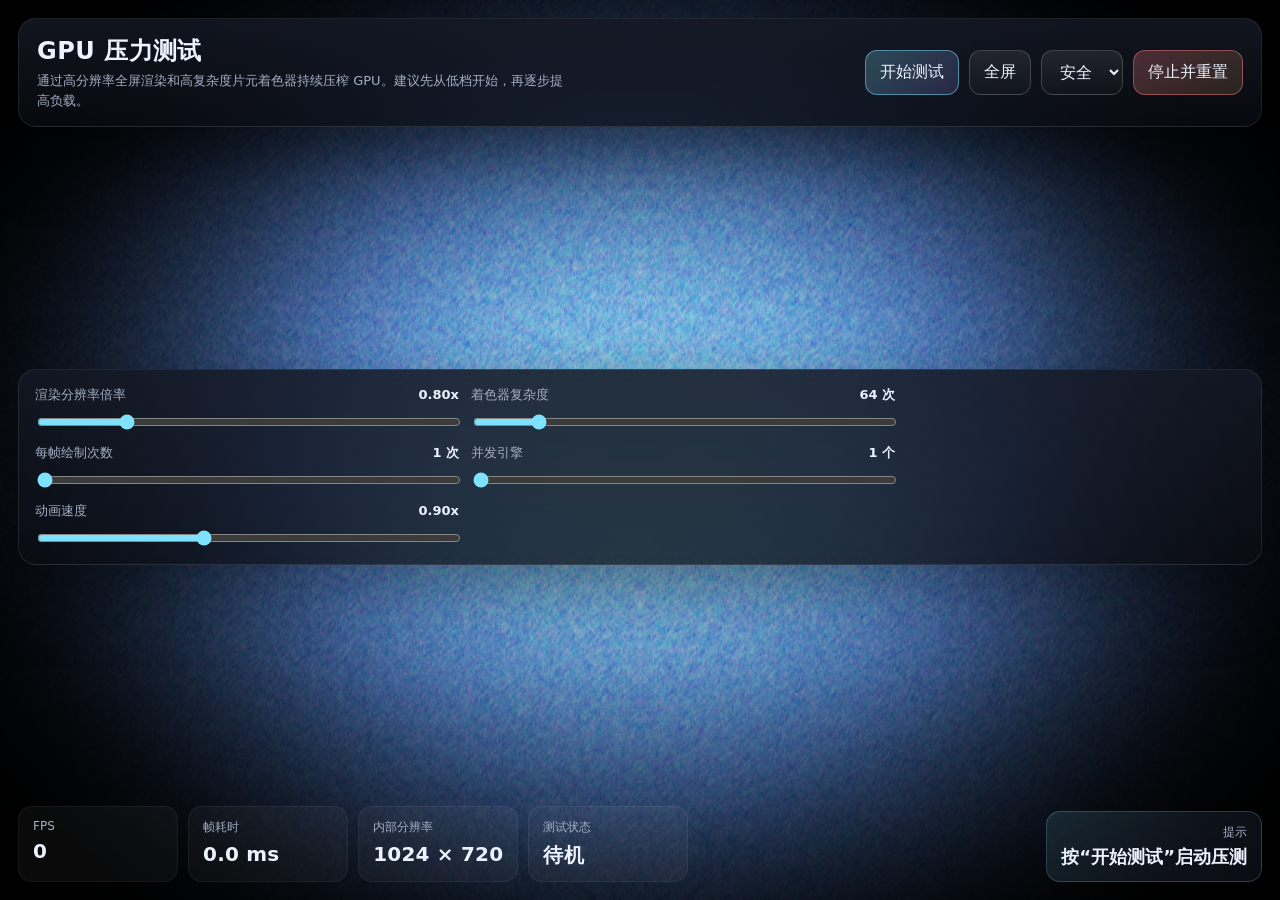
==== gpu-stress-test.html @ 17d9e6ea "Add files via upload" ====
<!doctype html>
<html lang="zh-CN">
<head>
  <meta charset="utf-8" />
  <meta name="viewport" content="width=device-width, initial-scale=1, viewport-fit=cover" />
  <title>GPU 压力测试</title>
  <style>
    :root {
      color-scheme: dark;
      --bg: #06070b;
      --panel: rgba(14, 18, 28, 0.82);
      --panel-strong: rgba(9, 12, 18, 0.94);
      --line: rgba(255, 255, 255, 0.09);
      --line-strong: rgba(255, 255, 255, 0.18);
      --text: #edf2ff;
      --muted: #a5afc4;
      --accent: #7ee2ff;
      --accent-2: #9b8cff;
      --good: #6ef3a5;
      --warn: #ffce73;
      --bad: #ff7f87;
      --shadow: 0 24px 72px rgba(0, 0, 0, 0.45);
    }

    * {
      box-sizing: border-box;
    }

    html, body {
      width: 100%;
      height: 100%;
      margin: 0;
      overflow: hidden;
      background:
        radial-gradient(1200px 800px at 20% 15%, rgba(126, 226, 255, 0.16), transparent 45%),
        radial-gradient(1000px 700px at 80% 20%, rgba(155, 140, 255, 0.14), transparent 40%),
        radial-gradient(1200px 900px at 50% 100%, rgba(110, 243, 165, 0.08), transparent 42%),
        linear-gradient(180deg, #05060a 0%, #090c13 45%, #05060a 100%);
      color: var(--text);
      font-family: "Segoe UI", "Microsoft YaHei UI", system-ui, sans-serif;
    }

    #app {
      position: relative;
      width: 100%;
      height: 100%;
    }

    canvas {
      display: block;
      width: 100%;
      height: 100%;
      image-rendering: auto;
      cursor: crosshair;
    }

    .overlay {
      position: absolute;
      inset: 0;
      pointer-events: none;
      display: flex;
      flex-direction: column;
      justify-content: space-between;
      padding: 18px;
      gap: 16px;
    }

    .topbar,
    .panel {
      pointer-events: auto;
      background: linear-gradient(180deg, rgba(20, 24, 35, 0.86), rgba(10, 12, 18, 0.76));
      border: 1px solid var(--line);
      box-shadow: var(--shadow);
      backdrop-filter: blur(18px);
      border-radius: 18px;
    }

    .topbar {
      padding: 16px 18px;
      display: flex;
      flex-wrap: wrap;
      align-items: center;
      justify-content: space-between;
      gap: 14px;
    }

    .brand {
      display: grid;
      gap: 4px;
    }

    .brand h1 {
      margin: 0;
      font-size: clamp(18px, 2vw, 24px);
      letter-spacing: 0.02em;
    }

    .brand p {
      margin: 0;
      color: var(--muted);
      font-size: 13px;
      line-height: 1.5;
      max-width: 64ch;
    }

    .actions {
      display: flex;
      flex-wrap: wrap;
      gap: 10px;
      align-items: center;
      justify-content: flex-end;
    }

    button,
    select,
    input[type="range"] {
      font: inherit;
    }

    button,
    select {
      border: 1px solid var(--line-strong);
      border-radius: 12px;
      background: linear-gradient(180deg, rgba(255, 255, 255, 0.08), rgba(255, 255, 255, 0.02));
      color: var(--text);
      padding: 11px 14px;
      min-height: 42px;
      outline: none;
    }

    button {
      cursor: pointer;
      transition: transform 140ms ease, border-color 140ms ease, background 140ms ease;
    }

    button:hover {
      transform: translateY(-1px);
      border-color: rgba(126, 226, 255, 0.45);
    }

    button.primary {
      background: linear-gradient(135deg, rgba(126, 226, 255, 0.25), rgba(155, 140, 255, 0.18));
      border-color: rgba(126, 226, 255, 0.5);
    }

    button.danger {
      background: linear-gradient(135deg, rgba(255, 127, 135, 0.26), rgba(255, 206, 115, 0.12));
      border-color: rgba(255, 127, 135, 0.45);
    }

    .grid {
      width: min(100%, 860px);
      display: grid;
      grid-template-columns: repeat(2, minmax(0, 1fr));
      gap: 12px;
    }

    .panel {
      padding: 16px;
    }

    .field {
      display: grid;
      gap: 8px;
    }

    .field label {
      display: flex;
      justify-content: space-between;
      align-items: baseline;
      gap: 10px;
      color: var(--muted);
      font-size: 13px;
    }

    .field strong {
      color: var(--text);
      font-weight: 600;
    }

    input[type="range"] {
      width: 100%;
      accent-color: var(--accent);
    }

    .stats {
      display: grid;
      grid-template-columns: repeat(4, minmax(0, 1fr));
      gap: 10px;
    }

    .stat {
      padding: 12px 14px;
      border-radius: 14px;
      background: rgba(255, 255, 255, 0.04);
      border: 1px solid rgba(255, 255, 255, 0.06);
    }

    .stat .k {
      display: block;
      font-size: 12px;
      color: var(--muted);
      margin-bottom: 6px;
    }

    .stat .v {
      font-size: 20px;
      font-weight: 700;
      letter-spacing: 0.01em;
    }

    .footer {
      pointer-events: auto;
      display: flex;
      align-items: end;
      justify-content: space-between;
      gap: 14px;
      flex-wrap: wrap;
    }

    .hint {
      max-width: 72ch;
      font-size: 13px;
      line-height: 1.6;
      color: var(--muted);
      background: rgba(255, 255, 255, 0.04);
      border: 1px solid rgba(255, 255, 255, 0.06);
      border-radius: 14px;
      padding: 12px 14px;
    }

    .status {
      min-width: 180px;
      text-align: right;
      padding: 12px 14px;
      border-radius: 14px;
      border: 1px solid rgba(126, 226, 255, 0.22);
      background: linear-gradient(135deg, rgba(126, 226, 255, 0.12), rgba(155, 140, 255, 0.08));
    }

    .status .label {
      display: block;
      font-size: 12px;
      color: var(--muted);
      margin-bottom: 4px;
    }

    .status .value {
      font-size: 18px;
      font-weight: 700;
    }

    @media (max-width: 860px) {
      .grid,
      .stats {
        grid-template-columns: 1fr 1fr;
      }

      .footer {
        align-items: stretch;
      }

      .status {
        text-align: left;
      }
    }

    @media (max-width: 560px) {
      .overlay {
        padding: 12px;
      }

      .grid,
      .stats {
        grid-template-columns: 1fr;
      }

      .topbar {
        padding: 14px;
      }
    }
  </style>
</head>
<body>
  <div id="app">
    <canvas id="gl"></canvas>
    <div class="overlay">
      <div class="topbar">
        <div class="brand">
          <h1>GPU 压力测试</h1>
          <p>通过高分辨率全屏渲染和高复杂度片元着色器持续压榨 GPU。建议先从低档开始，再逐步提高负载。</p>
        </div>
        <div class="actions">
          <button id="toggleBtn" class="primary">开始测试</button>
          <button id="fullscreenBtn">全屏</button>
          <select id="preset">
            <option value="safe" selected>安全</option>
            <option value="medium">中等</option>
            <option value="extreme">极限</option>
            <option value="ultra">超压</option>
          </select>
          <button id="resetBtn" class="danger">停止并重置</button>
        </div>
      </div>

      <div class="panel">
        <div class="grid">
          <div class="field">
            <label><span>渲染分辨率倍率</span><strong id="resLabel">1.00x</strong></label>
            <input id="resolution" type="range" min="0.5" max="2" step="0.05" value="0.8" />
          </div>
          <div class="field">
            <label><span>着色器复杂度</span><strong id="complexityLabel">64 次</strong></label>
            <input id="complexity" type="range" min="32" max="256" step="1" value="64" />
          </div>
          <div class="field">
            <label><span>每帧绘制次数</span><strong id="passesLabel">1 次</strong></label>
            <input id="passes" type="range" min="1" max="8" step="1" value="1" />
          </div>
          <div class="field">
            <label><span>并发引擎</span><strong id="engineCountLabel">1 个</strong></label>
            <input id="engines" type="range" min="1" max="2" step="1" value="1" />
          </div>
          <div class="field">
            <label><span>动画速度</span><strong id="speedLabel">0.90x</strong></label>
            <input id="speed" type="range" min="0.2" max="2" step="0.05" value="0.9" />
          </div>
        </div>
      </div>

      <div class="footer">
        <div class="stats">
          <div class="stat"><span class="k">FPS</span><span class="v" id="fps">0</span></div>
          <div class="stat"><span class="k">帧耗时</span><span class="v" id="frameMs">0.0 ms</span></div>
          <div class="stat"><span class="k">内部分辨率</span><span class="v" id="internalSize">0 × 0</span></div>
          <div class="stat"><span class="k">测试状态</span><span class="v" id="renderState">待机</span></div>
        </div>
        <div class="status">
          <span class="label">提示</span>
          <span class="value" id="statusText">按“开始测试”启动压测</span>
        </div>
      </div>
    </div>
  </div>

  <script>
    (() => {
      const canvas = document.getElementById('gl');
      const toggleBtn = document.getElementById('toggleBtn');
      const fullscreenBtn = document.getElementById('fullscreenBtn');
      const resetBtn = document.getElementById('resetBtn');
      const preset = document.getElementById('preset');
      const resolution = document.getElementById('resolution');
      const complexity = document.getElementById('complexity');
      const passes = document.getElementById('passes');
      const engines = document.getElementById('engines');
      const speed = document.getElementById('speed');
      const resLabel = document.getElementById('resLabel');
      const complexityLabel = document.getElementById('complexityLabel');
      const passesLabel = document.getElementById('passesLabel');
      const engineCountLabel = document.getElementById('engineCountLabel');
      const speedLabel = document.getElementById('speedLabel');
      const fpsEl = document.getElementById('fps');
      const frameMsEl = document.getElementById('frameMs');
      const internalSizeEl = document.getElementById('internalSize');
      const renderStateEl = document.getElementById('renderState');
      const statusTextEl = document.getElementById('statusText');

      const auxHost = document.createElement('div');
      auxHost.style.position = 'absolute';
      auxHost.style.left = '-20000px';
      auxHost.style.top = '0';
      auxHost.style.width = '1px';
      auxHost.style.height = '1px';
      auxHost.style.overflow = 'hidden';
      auxHost.style.pointerEvents = 'none';
      document.body.appendChild(auxHost);

      const config = {
        dpr: Math.max(1, Math.min(window.devicePixelRatio || 1, 3)),
        resScale: Number(resolution.value),
        complexity: Number(complexity.value),
        passes: Number(passes.value),
        engineCount: Number(engines.value),
        speed: Number(speed.value)
      };

      const state = {
        running: false,
        raf: 0,
        batchTimer: 0,
        batchToken: 0,
        batchActive: false,
        batchIndex: 0,
        batchNow: 0,
        batchStart: 0,
        lastFrame: performance.now(),
        smoothMs: 0,
        frameCount: 0,
        fpsLast: performance.now(),
        fps: 0,
        currentEngineCount: 0
      };

      const vsSource = `
        attribute vec2 aPosition;
        varying vec2 vUv;
        void main() {
          vUv = aPosition * 0.5 + 0.5;
          gl_Position = vec4(aPosition, 0.0, 1.0);
        }
      `;

      const sceneFsSource = `
        precision highp float;
        varying vec2 vUv;
        uniform vec2 uResolution;
        uniform float uTime;
        uniform float uPass;
        uniform int uComplexity;
        uniform float uSpeed;
        uniform float uSeed;
        uniform sampler2D uPrev;

        float hash(vec2 p) {
          p = fract(p * vec2(123.34, 456.21));
          p += dot(p, p + 78.233);
          return fract(p.x * p.y);
        }

        mat2 rot(float a) {
          float s = sin(a);
          float c = cos(a);
          return mat2(c, -s, s, c);
        }

        vec3 palette(float t) {
          vec3 a = vec3(0.16, 0.18, 0.22);
          vec3 b = vec3(0.62, 0.48, 0.36);
          vec3 c = vec3(0.95, 0.72, 0.58);
          vec3 d = vec3(0.18, 0.34, 0.56);
          return a + b * cos(6.28318 * (c * t + d));
        }

        void main() {
          vec2 uv = vUv * 2.0 - 1.0;
          uv.x *= uResolution.x / max(uResolution.y, 1.0);

          float t = uTime * 0.001 * uSpeed;
          vec2 p = uv;
          vec2 flow = vec2(0.0);
          vec3 accum = vec3(0.0);
          float seed = uSeed;
          float burst = 0.0;

          for (int i = 0; i < 384; i++) {
            if (i >= uComplexity) break;
            float fi = float(i);
            float a = t * 0.58 + fi * 0.123 + uPass * 0.271 + seed * 0.05;
            float r = dot(p, p) + 0.11;
            p = rot(a) * (abs(p) / r - 0.53);
            vec2 warp = vec2(sin(p.y * 3.7 + a + seed), cos(p.x * 4.1 - a - seed)) * 0.03;
            p += warp;
            flow += warp;
            float n = hash(p + fi * 0.17 + a + seed);
            seed += n * 0.01;
            accum += palette(n + fi * 0.007 + t * 0.02 + seed * 0.02) * (0.008 + n * 0.012);
            burst += exp(-abs(r - 1.2)) * (0.18 + n);
            if (mod(fi + seed, 3.0) < 0.55) {
              vec2 duv = clamp(vUv + flow * 0.015, 0.001, 0.999);
              accum += texture2D(uPrev, duv).rgb * 0.04;
            }
            if (mod(fi, 5.0) < 0.35) {
              vec2 duv2 = clamp(vUv + vec2(flow.y, -flow.x) * 0.02, 0.001, 0.999);
              accum += texture2D(uPrev, duv2).rgb * 0.015;
            }
          }

          vec2 adv = uv + flow * 45.0;
          vec4 prev0 = texture2D(uPrev, clamp(vUv + flow * 0.02, 0.001, 0.999));
          vec4 prev1 = texture2D(uPrev, clamp(vUv + vec2(0.004, -0.003) * (1.0 + 0.5 * sin(t * 1.3 + seed)), 0.001, 0.999));
          vec4 prev2 = texture2D(uPrev, clamp(vUv + vec2(-0.006, 0.005) * (1.0 + 0.5 * cos(t * 0.7 + seed)), 0.001, 0.999));
          float rings = sin(length(adv) * 16.0 - t * 4.5 + seed * 0.22);
          float waves = sin((adv.x * 8.0 + adv.y * 11.0) + t * 5.5 + burst * 0.35);
          vec3 col = palette(0.18 + seed * 0.004 + uPass * 0.03 + t * 0.07);
          col += accum * 3.8;
          col += prev0.rgb * 0.58 + prev1.rgb * 0.20 + prev2.rgb * 0.14;
          col += 0.22 * vec3(rings, waves, sin(rings + waves));
          col *= smoothstep(1.9, 0.05, length(uv));
          col += hash(gl_FragCoord.xy + t + seed) * 0.02;
          gl_FragColor = vec4(pow(max(col, 0.0), vec3(0.92)), 1.0);
        }
      `;

      const presentFsSource = `
        precision highp float;
        varying vec2 vUv;
        uniform sampler2D uTexture;
        uniform vec2 uResolution;
        uniform float uTime;

        void main() {
          vec2 px = 1.0 / max(uResolution, vec2(1.0));
          vec2 wobble = vec2(sin(uTime * 0.0005), cos(uTime * 0.0007)) * px * 1.25;
          vec3 c = texture2D(uTexture, vUv).rgb * 0.16;
          c += texture2D(uTexture, vUv + px * vec2(-1.0, 0.0)).rgb * 0.08;
          c += texture2D(uTexture, vUv + px * vec2(1.0, 0.0)).rgb * 0.08;
          c += texture2D(uTexture, vUv + px * vec2(0.0, -1.0)).rgb * 0.08;
          c += texture2D(uTexture, vUv + px * vec2(0.0, 1.0)).rgb * 0.08;
          c += texture2D(uTexture, vUv + wobble).rgb * 0.10;
          c += texture2D(uTexture, vUv - wobble).rgb * 0.10;
          c += texture2D(uTexture, vUv + px * vec2(2.0, 2.0)).rgb * 0.06;
          c += texture2D(uTexture, vUv + px * vec2(-2.0, -2.0)).rgb * 0.06;
          c += texture2D(uTexture, vUv + px * vec2(3.0, -3.0)).rgb * 0.04;
          c += texture2D(uTexture, vUv + px * vec2(-3.0, 3.0)).rgb * 0.04;
          float vignette = smoothstep(1.4, 0.2, length(vUv * 2.0 - 1.0));
          c = pow(max(c, 0.0), vec3(0.95));
          c *= vignette;
          gl_FragColor = vec4(c, 1.0);
        }
      `;

      function clamp(value, min, max) {
        return Math.max(min, Math.min(max, value));
      }

      function compileShader(gl, type, source) {
        const shader = gl.createShader(type);
        gl.shaderSource(shader, source);
        gl.compileShader(shader);
        if (!gl.getShaderParameter(shader, gl.COMPILE_STATUS)) {
          const info = gl.getShaderInfoLog(shader);
          gl.deleteShader(shader);
          throw new Error(info || 'Shader compile failed');
        }
        return shader;
      }

      function createProgram(gl, vs, fs) {
        const program = gl.createProgram();
        gl.attachShader(program, compileShader(gl, gl.VERTEX_SHADER, vs));
        gl.attachShader(program, compileShader(gl, gl.FRAGMENT_SHADER, fs));
        gl.linkProgram(program);
        if (!gl.getProgramParameter(program, gl.LINK_STATUS)) {
          const info = gl.getProgramInfoLog(program);
          gl.deleteProgram(program);
          throw new Error(info || 'Program link failed');
        }
        return program;
      }

      function makeHiddenCanvas() {
        const extra = document.createElement('canvas');
        extra.style.position = 'absolute';
        extra.style.left = '-20000px';
        extra.style.top = '0';
        extra.style.width = '1px';
        extra.style.height = '1px';
        extra.style.opacity = '0.001';
        extra.style.pointerEvents = 'none';
        auxHost.appendChild(extra);
        return extra;
      }

      function createEngine(engineCanvas, engineIndex) {
        const gl = engineCanvas.getContext('webgl', {
          alpha: false,
          antialias: false,
          depth: false,
          stencil: false,
          preserveDrawingBuffer: false,
          premultipliedAlpha: false,
          powerPreference: 'high-performance'
        });

        if (!gl) {
          return null;
        }

        const sceneProgram = createProgram(gl, vsSource, sceneFsSource);
        const presentProgram = createProgram(gl, vsSource, presentFsSource);

        const buffer = gl.createBuffer();
        gl.bindBuffer(gl.ARRAY_BUFFER, buffer);
        gl.bufferData(gl.ARRAY_BUFFER, new Float32Array([
          -1, -1,
           3, -1,
          -1,  3
        ]), gl.STATIC_DRAW);

        gl.disable(gl.DEPTH_TEST);
        gl.disable(gl.BLEND);

        const scenePosLoc = gl.getAttribLocation(sceneProgram, 'aPosition');
        const presentPosLoc = gl.getAttribLocation(presentProgram, 'aPosition');
        gl.useProgram(sceneProgram);
        gl.enableVertexAttribArray(scenePosLoc);
        gl.vertexAttribPointer(scenePosLoc, 2, gl.FLOAT, false, 0, 0);
        gl.useProgram(presentProgram);
        gl.enableVertexAttribArray(presentPosLoc);
        gl.vertexAttribPointer(presentPosLoc, 2, gl.FLOAT, false, 0, 0);

        const sceneUni = {
          resolution: gl.getUniformLocation(sceneProgram, 'uResolution'),
          time: gl.getUniformLocation(sceneProgram, 'uTime'),
          pass: gl.getUniformLocation(sceneProgram, 'uPass'),
          complexity: gl.getUniformLocation(sceneProgram, 'uComplexity'),
          speed: gl.getUniformLocation(sceneProgram, 'uSpeed'),
          seed: gl.getUniformLocation(sceneProgram, 'uSeed'),
          prev: gl.getUniformLocation(sceneProgram, 'uPrev')
        };

        const presentUni = {
          texture: gl.getUniformLocation(presentProgram, 'uTexture'),
          resolution: gl.getUniformLocation(presentProgram, 'uResolution'),
          time: gl.getUniformLocation(presentProgram, 'uTime')
        };

        const local = {
          index: engineIndex,
          gl,
          canvas: engineCanvas,
          sceneProgram,
          presentProgram,
          sceneUni,
          presentUni,
          targetWidth: 0,
          targetHeight: 0,
          targets: [],
          seed: 0.73 + engineIndex * 1.91
        };

        function createTarget(width, height) {
          const texture = gl.createTexture();
          gl.bindTexture(gl.TEXTURE_2D, texture);
          gl.texParameteri(gl.TEXTURE_2D, gl.TEXTURE_MIN_FILTER, gl.LINEAR);
          gl.texParameteri(gl.TEXTURE_2D, gl.TEXTURE_MAG_FILTER, gl.LINEAR);
          gl.texParameteri(gl.TEXTURE_2D, gl.TEXTURE_WRAP_S, gl.CLAMP_TO_EDGE);
          gl.texParameteri(gl.TEXTURE_2D, gl.TEXTURE_WRAP_T, gl.CLAMP_TO_EDGE);
          gl.texImage2D(gl.TEXTURE_2D, 0, gl.RGBA, width, height, 0, gl.RGBA, gl.UNSIGNED_BYTE, null);

          const framebuffer = gl.createFramebuffer();
          gl.bindFramebuffer(gl.FRAMEBUFFER, framebuffer);
          gl.framebufferTexture2D(gl.FRAMEBUFFER, gl.COLOR_ATTACHMENT0, gl.TEXTURE_2D, texture, 0);

          if (gl.checkFramebufferStatus(gl.FRAMEBUFFER) !== gl.FRAMEBUFFER_COMPLETE) {
            gl.deleteFramebuffer(framebuffer);
            gl.deleteTexture(texture);
            throw new Error('Framebuffer incomplete');
          }

          return { texture, framebuffer, width, height };
        }

        function destroyTarget(target) {
          if (!target) {
            return;
          }
          gl.deleteFramebuffer(target.framebuffer);
          gl.deleteTexture(target.texture);
        }

        function clearTarget(target) {
          gl.bindFramebuffer(gl.FRAMEBUFFER, target.framebuffer);
          gl.viewport(0, 0, target.width, target.height);
          gl.clearColor(0.0, 0.0, 0.0, 1.0);
          gl.clear(gl.COLOR_BUFFER_BIT);
        }

        function ensureTargets(width, height) {
          if (local.targetWidth === width && local.targetHeight === height && local.targets.length === 2) {
            return;
          }

          local.targets.forEach(destroyTarget);
          local.targets = [createTarget(width, height), createTarget(width, height)];
          local.targetWidth = width;
          local.targetHeight = height;
          clearTarget(local.targets[0]);
          clearTarget(local.targets[1]);
          gl.bindFramebuffer(gl.FRAMEBUFFER, null);
        }

        function resize(width, height) {
          if (engineCanvas.width !== width || engineCanvas.height !== height) {
            engineCanvas.width = width;
            engineCanvas.height = height;
          }
          gl.viewport(0, 0, width, height);
          ensureTargets(width, height);
        }

        function drawScene(inputTexture, target, now, passIndex) {
          gl.useProgram(sceneProgram);
          gl.bindFramebuffer(gl.FRAMEBUFFER, target.framebuffer);
          gl.viewport(0, 0, target.width, target.height);
          gl.uniform2f(sceneUni.resolution, target.width, target.height);
          gl.uniform1f(sceneUni.time, now);
          gl.uniform1f(sceneUni.pass, passIndex);
          gl.uniform1i(sceneUni.complexity, config.complexity);
          gl.uniform1f(sceneUni.speed, config.speed);
          gl.uniform1f(sceneUni.seed, local.seed);
          gl.activeTexture(gl.TEXTURE0);
          gl.bindTexture(gl.TEXTURE_2D, inputTexture);
          gl.uniform1i(sceneUni.prev, 0);
          gl.drawArrays(gl.TRIANGLES, 0, 3);
        }

        function drawPresent(inputTexture, now) {
          gl.useProgram(presentProgram);
          gl.bindFramebuffer(gl.FRAMEBUFFER, null);
          gl.viewport(0, 0, engineCanvas.width, engineCanvas.height);
          gl.uniform2f(presentUni.resolution, engineCanvas.width, engineCanvas.height);
          gl.uniform1f(presentUni.time, now);
          gl.activeTexture(gl.TEXTURE0);
          gl.bindTexture(gl.TEXTURE_2D, inputTexture);
          gl.uniform1i(presentUni.texture, 0);
          gl.drawArrays(gl.TRIANGLES, 0, 3);
        }

        function render(now, passCount) {
          if (local.targets.length < 2) {
            return;
          }

          let sourceTexture = local.targets[1].texture;
          const effectivePasses = Math.max(1, passCount);
          for (let i = 0; i < effectivePasses; i++) {
            const target = local.targets[i % 2];
            drawScene(sourceTexture, target, now + engineIndex * 7.5, i);
            sourceTexture = target.texture;
          }
          drawPresent(sourceTexture, now + engineIndex * 7.5);
        }

        function dispose() {
          local.targets.forEach(destroyTarget);
          local.targets = [];
          gl.deleteBuffer(buffer);
          gl.deleteProgram(sceneProgram);
          gl.deleteProgram(presentProgram);
        }

        return {
          gl,
          canvas: engineCanvas,
          resize,
          render,
          dispose
        };
      }

      const renderers = [];

      function rebuildEngines() {
        while (renderers.length) {
          const renderer = renderers.pop();
          renderer.dispose();
        }
        auxHost.textContent = '';

        const count = config.engineCount;
        for (let i = 0; i < count; i++) {
          const engineCanvas = i === 0 ? canvas : makeHiddenCanvas();
          const renderer = createEngine(engineCanvas, i);
          if (!renderer) {
            statusTextEl.textContent = '当前浏览器不支持 WebGL';
            renderStateEl.textContent = '不可用';
            toggleBtn.disabled = true;
            return;
          }
          renderers.push(renderer);
        }

        state.currentEngineCount = config.engineCount;
        resizeEngines();
      }

      function resizeEngines() {
        if (!renderers.length) {
          return;
        }

        config.dpr = Math.max(1, Math.min(window.devicePixelRatio || 1, 3));
        const cssWidth = canvas.clientWidth || window.innerWidth;
        const cssHeight = canvas.clientHeight || window.innerHeight;
        const width = Math.max(2, Math.floor(cssWidth * config.dpr * config.resScale));
        const height = Math.max(2, Math.floor(cssHeight * config.dpr * config.resScale));
        for (const renderer of renderers) {
          renderer.resize(width, height);
        }
        internalSizeEl.textContent = width + ' × ' + height;
      }

      function updateLabels() {
        resLabel.textContent = config.resScale.toFixed(2) + 'x';
        complexityLabel.textContent = config.complexity + ' 次';
        passesLabel.textContent = config.passes + ' 次';
        engineCountLabel.textContent = config.engineCount + ' 个';
        speedLabel.textContent = config.speed.toFixed(2) + 'x';
      }

      function applyPreset(name) {
        const presets = {
          safe: { res: 0.80, comp: 64, pass: 1, engines: 1, speed: 0.90 },
          medium: { res: 1.10, comp: 96, pass: 2, engines: 1, speed: 1.00 },
          extreme: { res: 1.50, comp: 160, pass: 4, engines: 2, speed: 1.20 },
          ultra: { res: 1.80, comp: 192, pass: 6, engines: 2, speed: 1.35 }
        };
        const presetConfig = presets[name] || presets.safe;
        resolution.value = String(presetConfig.res);
        complexity.value = String(presetConfig.comp);
        passes.value = String(presetConfig.pass);
        engines.value = String(presetConfig.engines);
        speed.value = String(presetConfig.speed);
        syncControls();
      }

      function syncControls() {
        config.resScale = Number(resolution.value);
        config.complexity = Number(complexity.value);
        config.passes = Number(passes.value);
        config.engineCount = Number(engines.value);
        config.speed = Number(speed.value);

        updateLabels();

        if (config.engineCount !== state.currentEngineCount) {
          rebuildEngines();
        } else {
          resizeEngines();
        }

        if (!state.running) {
          statusTextEl.textContent = `参数已更新，${config.engineCount} 个引擎待命。`;
        } else {
          statusTextEl.textContent = `正在压测中，${config.engineCount} 个引擎并发运行。`;
        }
      }

      function slicePasses() {
        return Math.max(1, Math.ceil(config.passes / Math.max(1, renderers.length)));
      }

      function stopBatches() {
        state.batchToken += 1;
        if (state.batchTimer) {
          clearTimeout(state.batchTimer);
        }
        state.batchTimer = 0;
        state.batchActive = false;
        state.batchIndex = 0;
      }

      function beginBatch(now) {
        if (!state.running || state.batchActive || !renderers.length) {
          return;
        }

        state.batchActive = true;
        state.batchToken += 1;
        state.batchIndex = 0;
        state.batchNow = now;
        state.batchStart = performance.now();
        processBatch(state.batchToken);
      }

      function processBatch(token) {
        if (!state.running || token !== state.batchToken) {
          state.batchActive = false;
          return;
        }

        const renderer = renderers[state.batchIndex];
        if (!renderer) {
          completeBatch(token);
          return;
        }

        state.batchTimer = 0;
        renderer.render(state.batchNow, slicePasses());
        state.batchIndex += 1;

        if (!state.running || token !== state.batchToken) {
          state.batchActive = false;
          return;
        }

        state.batchTimer = window.setTimeout(() => processBatch(token), 0);
      }

      function completeBatch(token) {
        if (!state.running || token !== state.batchToken) {
          state.batchActive = false;
          return;
        }

        const duration = performance.now() - state.batchStart;
        state.smoothMs = state.smoothMs ? state.smoothMs * 0.9 + duration * 0.1 : duration;
        state.frameCount += 1;

        if (performance.now() - state.fpsLast >= 500) {
          state.fps = state.frameCount * 1000 / (performance.now() - state.fpsLast);
          state.frameCount = 0;
          state.fpsLast = performance.now();

          fpsEl.textContent = state.fps.toFixed(0);
          frameMsEl.textContent = state.smoothMs.toFixed(1) + ' ms';
          renderStateEl.textContent = state.running ? '运行中' : '已暂停';
          const loadHint = state.smoothMs > 0 ? Math.min(999, Math.round((state.smoothMs / 16.67) * 100)) : 0;
          statusTextEl.textContent = state.running
            ? `估算负载：${loadHint}% ，${config.engineCount} 个引擎，复杂度 ${config.complexity}，离屏轮数 ${config.passes}。`
            : '测试已暂停，画面保持静止。';
        }

        state.batchActive = false;
      }

      function drawIdle() {
        resizeEngines();
        const now = performance.now();
        const renderer = renderers[0];
        if (renderer) {
          renderer.render(now, 1);
        }
      }

      function setRunning(next) {
        state.running = next;
        toggleBtn.textContent = next ? '暂停测试' : '开始测试';
        renderStateEl.textContent = next ? '运行中' : '已暂停';
        statusTextEl.textContent = next
          ? `正在压测中，${config.engineCount} 个引擎并发运行。`
          : '测试已暂停，画面保持静止。';
        if (next && !state.raf) {
          state.lastFrame = performance.now();
          state.fpsLast = state.lastFrame;
          state.raf = requestAnimationFrame(frame);
        }
        if (!next) {
          if (state.raf) {
            cancelAnimationFrame(state.raf);
          }
          state.raf = 0;
          stopBatches();
        }
      }

      function frame(now) {
        if (!state.running) {
          state.raf = 0;
          return;
        }

        resizeEngines();
        if (!state.batchActive) {
          beginBatch(now);
        }

        state.raf = requestAnimationFrame(frame);
      }

      toggleBtn.addEventListener('click', () => {
        setRunning(!state.running);
      });

      fullscreenBtn.addEventListener('click', async () => {
        try {
          if (!document.fullscreenElement) {
            await document.documentElement.requestFullscreen();
          } else {
            await document.exitFullscreen();
          }
        } catch (err) {
          statusTextEl.textContent = '全屏失败：' + err.message;
        }
      });

      resetBtn.addEventListener('click', () => {
        setRunning(false);
        applyPreset('safe');
        fpsEl.textContent = '0';
        frameMsEl.textContent = '0.0 ms';
        renderStateEl.textContent = '已重置';
        drawIdle();
      });

      preset.addEventListener('change', () => applyPreset(preset.value));
      resolution.addEventListener('input', syncControls);
      complexity.addEventListener('input', syncControls);
      passes.addEventListener('input', syncControls);
      engines.addEventListener('input', syncControls);
      speed.addEventListener('input', syncControls);

      window.addEventListener('resize', () => {
        config.dpr = Math.max(1, Math.min(window.devicePixelRatio || 1, 3));
        resizeEngines();
        if (!state.running) {
          drawIdle();
        }
      });

      document.addEventListener('visibilitychange', () => {
        if (document.hidden && state.running) {
          statusTextEl.textContent = '页面切换到后台，浏览器可能会降低刷新率。';
        }
      });

      applyPreset('safe');
      drawIdle();
      fpsEl.textContent = '0';
      frameMsEl.textContent = '0.0 ms';
      renderStateEl.textContent = '待机';
      statusTextEl.textContent = '按“开始测试”启动压测';
    })();
  </script>
</body>
</html>
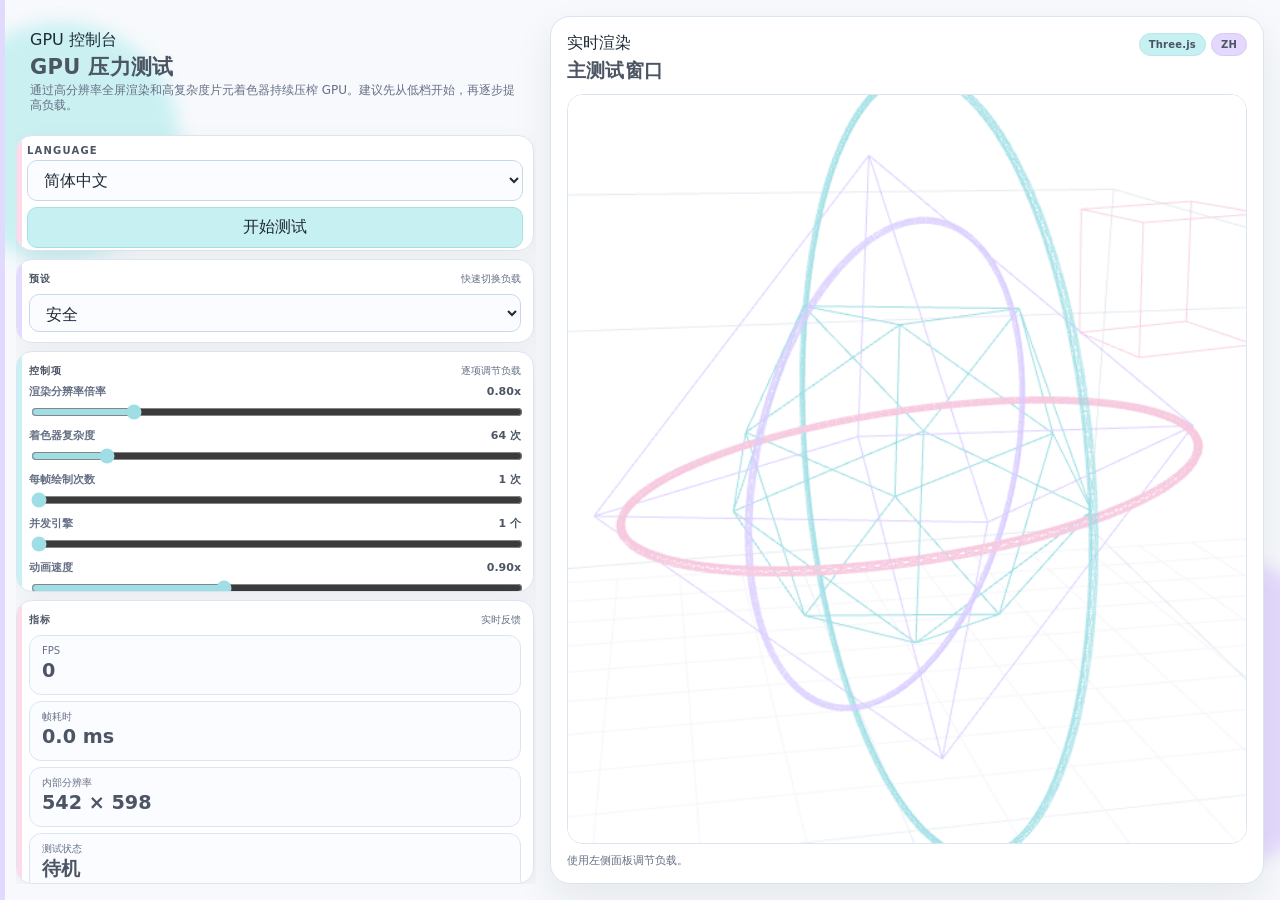
==== commit dbd1b188: "Add files via upload" ====
--- a/gpu-stress-test.html
+++ b/gpu-stress-test.html
@@ -6,20 +6,21 @@
   <title>GPU 压力测试</title>
   <style>
     :root {
-      color-scheme: dark;
-      --bg: #06070b;
-      --panel: rgba(14, 18, 28, 0.82);
-      --panel-strong: rgba(9, 12, 18, 0.94);
-      --line: rgba(255, 255, 255, 0.09);
-      --line-strong: rgba(255, 255, 255, 0.18);
-      --text: #edf2ff;
-      --muted: #a5afc4;
-      --accent: #7ee2ff;
-      --accent-2: #9b8cff;
-      --good: #6ef3a5;
-      --warn: #ffce73;
-      --bad: #ff7f87;
-      --shadow: 0 24px 72px rgba(0, 0, 0, 0.45);
+      color-scheme: light;
+      --bg: #f7f9fc;
+      --surface: #ffffff;
+      --surface-soft: #fbfcff;
+      --surface-tint: #f6fbff;
+      --line: #dbe5f2;
+      --line-strong: #c8d8eb;
+      --text: #1f2a37;
+      --muted: #667085;
+      --accent-cyan: #c7f0f2;
+      --accent-purple: #e4d8ff;
+      --accent-pink: #ffd9e8;
+      --accent-ink: #4b5563;
+      --shadow: 0 16px 40px rgba(31, 42, 55, 0.08);
+      --shadow-soft: 0 8px 24px rgba(31, 42, 55, 0.06);
     }
 
     * {
@@ -31,11 +32,7 @@
       height: 100%;
       margin: 0;
       overflow: hidden;
-      background:
-        radial-gradient(1200px 800px at 20% 15%, rgba(126, 226, 255, 0.16), transparent 45%),
-        radial-gradient(1000px 700px at 80% 20%, rgba(155, 140, 255, 0.14), transparent 40%),
-        radial-gradient(1200px 900px at 50% 100%, rgba(110, 243, 165, 0.08), transparent 42%),
-        linear-gradient(180deg, #05060a 0%, #090c13 45%, #05060a 100%);
+      background: var(--bg);
       color: var(--text);
       font-family: "Segoe UI", "Microsoft YaHei UI", system-ui, sans-serif;
     }
@@ -44,6 +41,34 @@
       position: relative;
       width: 100%;
       height: 100%;
+      isolation: isolate;
+    }
+
+    #app::before,
+    #app::after {
+      content: "";
+      position: absolute;
+      border-radius: 999px;
+      pointer-events: none;
+      z-index: 0;
+      filter: blur(8px);
+      opacity: 0.9;
+    }
+
+    #app::before {
+      width: 240px;
+      height: 240px;
+      left: -60px;
+      top: 22px;
+      background: var(--accent-cyan);
+    }
+
+    #app::after {
+      width: 320px;
+      height: 320px;
+      right: -80px;
+      bottom: 28px;
+      background: var(--accent-purple);
     }
 
     canvas {
@@ -52,6 +77,8 @@
       height: 100%;
       image-rendering: auto;
       cursor: crosshair;
+      position: relative;
+      z-index: 1;
     }
 
     .overlay {
@@ -63,15 +90,15 @@
       justify-content: space-between;
       padding: 18px;
       gap: 16px;
+      z-index: 2;
     }
 
     .topbar,
     .panel {
       pointer-events: auto;
-      background: linear-gradient(180deg, rgba(20, 24, 35, 0.86), rgba(10, 12, 18, 0.76));
+      background: var(--surface);
       border: 1px solid var(--line);
       box-shadow: var(--shadow);
-      backdrop-filter: blur(18px);
       border-radius: 18px;
     }
 
@@ -82,24 +109,26 @@
       align-items: center;
       justify-content: space-between;
       gap: 14px;
+      box-shadow: var(--shadow-soft);
     }
 
     .brand {
       display: grid;
-      gap: 4px;
+      gap: 2px;
     }
 
     .brand h1 {
       margin: 0;
-      font-size: clamp(18px, 2vw, 24px);
-      letter-spacing: 0.02em;
+      font-size: clamp(16px, 1.7vw, 21px);
+      letter-spacing: 0.015em;
+      color: var(--accent-ink);
     }
 
     .brand p {
       margin: 0;
       color: var(--muted);
-      font-size: 13px;
-      line-height: 1.5;
+      font-size: 12px;
+      line-height: 1.25;
       max-width: 64ch;
     }
 
@@ -120,93 +149,106 @@
     button,
     select {
       border: 1px solid var(--line-strong);
-      border-radius: 12px;
-      background: linear-gradient(180deg, rgba(255, 255, 255, 0.08), rgba(255, 255, 255, 0.02));
+      border-radius: 10px;
+      background: var(--surface-soft);
       color: var(--text);
-      padding: 11px 14px;
-      min-height: 42px;
+      padding: 9px 12px;
+      min-height: 38px;
       outline: none;
+      white-space: nowrap;
     }
 
     button {
       cursor: pointer;
-      transition: transform 140ms ease, border-color 140ms ease, background 140ms ease;
+      transition: transform 140ms ease, border-color 140ms ease, box-shadow 140ms ease, background 140ms ease;
     }
 
     button:hover {
       transform: translateY(-1px);
-      border-color: rgba(126, 226, 255, 0.45);
+      border-color: #a8d8dc;
+      box-shadow: var(--shadow-soft);
     }
 
     button.primary {
-      background: linear-gradient(135deg, rgba(126, 226, 255, 0.25), rgba(155, 140, 255, 0.18));
-      border-color: rgba(126, 226, 255, 0.5);
+      background: var(--accent-cyan);
+      border-color: #a6dfe5;
     }
 
     button.danger {
-      background: linear-gradient(135deg, rgba(255, 127, 135, 0.26), rgba(255, 206, 115, 0.12));
-      border-color: rgba(255, 127, 135, 0.45);
+      background: var(--accent-pink);
+      border-color: #f0b8cf;
     }
 
     .grid {
       width: min(100%, 860px);
       display: grid;
       grid-template-columns: repeat(2, minmax(0, 1fr));
-      gap: 12px;
+      gap: 8px;
     }
 
     .panel {
-      padding: 16px;
+      padding: 12px;
+      box-shadow: var(--shadow-soft);
     }
 
     .field {
       display: grid;
+      gap: 4px;
+    }
+
+    .field label {
+      display: grid;
+      grid-template-columns: minmax(0, 1fr) auto;
+      align-items: center;
       gap: 8px;
-    }
-
-    .field label {
-      display: flex;
-      justify-content: space-between;
-      align-items: baseline;
-      gap: 10px;
       color: var(--muted);
-      font-size: 13px;
+      font-size: 11px;
+      font-weight: 600;
+      line-height: 1.1;
     }
 
     .field strong {
-      color: var(--text);
+      color: var(--accent-ink);
       font-weight: 600;
     }
 
     input[type="range"] {
       width: 100%;
-      accent-color: var(--accent);
+      accent-color: #9edee4;
     }
 
     .stats {
       display: grid;
-      grid-template-columns: repeat(4, minmax(0, 1fr));
-      gap: 10px;
+      grid-template-columns: 1fr;
+      gap: 6px;
     }
 
     .stat {
-      padding: 12px 14px;
-      border-radius: 14px;
-      background: rgba(255, 255, 255, 0.04);
-      border: 1px solid rgba(255, 255, 255, 0.06);
+      padding: 10px 12px;
+      border-radius: 12px;
+      background: var(--surface-soft);
+      border: 1px solid var(--line);
+      min-height: 60px;
+      display: grid;
+      align-content: start;
+      gap: 4px;
     }
 
     .stat .k {
       display: block;
-      font-size: 12px;
+      font-size: 10px;
       color: var(--muted);
-      margin-bottom: 6px;
+      line-height: 1.05;
     }
 
     .stat .v {
-      font-size: 20px;
+      font-size: clamp(15px, 1.5vw, 20px);
       font-weight: 700;
-      letter-spacing: 0.01em;
+      line-height: 1;
+      font-variant-numeric: tabular-nums;
+      color: var(--accent-ink);
+      white-space: normal;
+      overflow-wrap: anywhere;
     }
 
     .footer {
@@ -214,48 +256,47 @@
       display: flex;
       align-items: end;
       justify-content: space-between;
-      gap: 14px;
+      gap: 6px;
       flex-wrap: wrap;
     }
 
     .hint {
       max-width: 72ch;
-      font-size: 13px;
-      line-height: 1.6;
+      font-size: 11px;
+      line-height: 1.25;
       color: var(--muted);
-      background: rgba(255, 255, 255, 0.04);
-      border: 1px solid rgba(255, 255, 255, 0.06);
-      border-radius: 14px;
-      padding: 12px 14px;
+      background: var(--surface-soft);
+      border: 1px solid var(--line);
+      border-radius: 12px;
+      padding: 8px 10px;
     }
 
     .status {
-      min-width: 180px;
-      text-align: right;
-      padding: 12px 14px;
-      border-radius: 14px;
-      border: 1px solid rgba(126, 226, 255, 0.22);
-      background: linear-gradient(135deg, rgba(126, 226, 255, 0.12), rgba(155, 140, 255, 0.08));
+      min-width: 0;
+      width: 100%;
+      text-align: left;
+      padding: 8px 10px;
+      border-radius: 12px;
+      border: 1px solid #d7dff0;
+      background: var(--surface-tint);
     }
 
     .status .label {
       display: block;
-      font-size: 12px;
+      font-size: 10px;
       color: var(--muted);
-      margin-bottom: 4px;
+      margin-bottom: 1px;
+      line-height: 1.05;
     }
 
     .status .value {
-      font-size: 18px;
+      font-size: 15px;
       font-weight: 700;
+      color: var(--accent-ink);
+      line-height: 1.05;
     }
 
     @media (max-width: 860px) {
-      .grid,
-      .stats {
-        grid-template-columns: 1fr 1fr;
-      }
-
       .footer {
         align-items: stretch;
       }
@@ -270,91 +311,446 @@
         padding: 12px;
       }
 
-      .grid,
-      .stats {
-        grid-template-columns: 1fr;
-      }
-
       .topbar {
         padding: 14px;
       }
+    }
+
+    .shell {
+      position: relative;
+      z-index: 2;
+      display: grid;
+      grid-template-columns: minmax(440px, 520px) minmax(0, 1fr);
+      gap: 14px;
+      height: 100%;
+      padding: 16px;
+    }
+
+    .sidebar {
+      min-height: 0;
+      display: flex;
+      flex-direction: column;
+      gap: 8px;
+      overflow: auto;
+      padding-right: 2px;
+    }
+
+    .brand-card {
+      padding: 14px;
+    }
+
+    .card {
+      pointer-events: auto;
+      position: relative;
+      overflow: hidden;
+      background: var(--surface);
+      border: 1px solid var(--line);
+      border-radius: 16px;
+      box-shadow: var(--shadow-soft);
+      padding: 12px;
+      display: grid;
+      gap: 8px;
+    }
+
+    .brand-card::before,
+    .action-card::before,
+    .preset-card::before,
+    .controls-card::before,
+    .metrics-card::before,
+    .stage-card::before {
+      content: "";
+      position: absolute;
+      inset: 0 auto 0 0;
+      width: 5px;
+      border-radius: inherit;
+      opacity: 0.95;
+    }
+
+    .brand-card::before {
+      background: var(--accent-cyan);
+    }
+
+    .action-card::before,
+    .metrics-card::before {
+      background: var(--accent-pink);
+    }
+
+    .preset-card::before,
+    .stage-card::before {
+      background: var(--accent-purple);
+    }
+
+    .controls-card::before {
+      background: var(--accent-cyan);
+    }
+
+    .action-card {
+      padding: 10px;
+    }
+
+    .action-row {
+      display: grid;
+      grid-template-columns: 1fr;
+      gap: 6px;
+    }
+
+    .language-field {
+      display: grid;
+      gap: 4px;
+    }
+
+    .language-label {
+      font-size: 10px;
+      font-weight: 700;
+      letter-spacing: 0.12em;
+      text-transform: uppercase;
+      color: var(--accent-ink);
+      line-height: 1;
+    }
+
+    .action-row > * {
+      width: 100%;
+      min-width: 0;
+    }
+
+    .section-head {
+      display: flex;
+      align-items: center;
+      justify-content: space-between;
+      gap: 6px;
+      min-width: 0;
+    }
+
+    .section-title {
+      font-size: 10px;
+      font-weight: 800;
+      letter-spacing: 0.12em;
+      text-transform: uppercase;
+      color: var(--accent-ink);
+    }
+
+    .section-subtitle {
+      font-size: 10px;
+      color: var(--muted);
+      text-align: right;
+      line-height: 1.05;
+      white-space: nowrap;
+      overflow: hidden;
+      text-overflow: ellipsis;
+      min-width: 0;
+    }
+
+    .controls-grid {
+      width: 100%;
+      grid-template-columns: 1fr;
+      gap: 8px;
+    }
+
+    .field label {
+      grid-template-columns: minmax(0, 1fr) auto;
+      align-items: center;
+    }
+
+    .field label span {
+      min-width: 0;
+      white-space: nowrap;
+      overflow: hidden;
+      text-overflow: ellipsis;
+    }
+
+    .field label strong {
+      white-space: nowrap;
+    }
+
+    .stage {
+      min-height: 0;
+      display: flex;
+    }
+
+    .stage-card {
+      flex: 1;
+      min-height: 0;
+      display: flex;
+      flex-direction: column;
+      gap: 10px;
+      padding: 16px;
+      background: var(--surface);
+      border: 1px solid var(--line);
+      border-radius: 20px;
+      box-shadow: var(--shadow);
+    }
+
+    .stage-head {
+      display: flex;
+      justify-content: space-between;
+      align-items: flex-start;
+      gap: 12px;
+    }
+
+    .stage-title {
+      margin-top: 4px;
+      font-size: 19px;
+      font-weight: 700;
+      color: var(--accent-ink);
+      letter-spacing: 0.01em;
+    }
+
+    .stage-badges {
+      display: flex;
+      gap: 5px;
+      flex-wrap: wrap;
+      justify-content: flex-end;
+    }
+
+    .badge {
+      display: inline-flex;
+      align-items: center;
+      justify-content: center;
+      padding: 5px 9px;
+      border-radius: 999px;
+      border: 1px solid var(--line);
+      background: var(--surface-soft);
+      color: var(--accent-ink);
+      font-size: 10px;
+      font-weight: 700;
+      letter-spacing: 0.02em;
+    }
+
+    #stageModeText {
+      background: var(--accent-cyan);
+      border-color: #b9e6eb;
+    }
+
+    #stageLangText {
+      background: var(--accent-purple);
+      border-color: #d8caf4;
+    }
+
+    .canvas-frame {
+      flex: 1;
+      min-height: 0;
+      border: 1px solid var(--line);
+      border-radius: 16px;
+      background: #ffffff;
+      overflow: hidden;
+      position: relative;
+      box-shadow: inset 0 1px 0 rgba(255, 255, 255, 0.9);
+    }
+
+    canvas {
+      position: relative;
+      z-index: 1;
+      display: block;
+      width: 100%;
+      height: 100%;
+      image-rendering: auto;
+      cursor: crosshair;
+      background: #ffffff;
+    }
+
+    .stage-foot {
+      display: flex;
+      align-items: center;
+      justify-content: space-between;
+      gap: 6px;
+      flex-wrap: wrap;
+    }
+
+    .stage-note {
+      color: var(--muted);
+      font-size: 11px;
+      line-height: 1.2;
+    }
+
+    .status {
+      margin-top: auto;
+    }
+
+    .button-inline {
+      min-width: 0;
+    }
+
+    @media (max-width: 1100px) {
+      .shell {
+        grid-template-columns: minmax(400px, 460px) minmax(0, 1fr);
+      }
+    }
+
+    @media (max-width: 900px) {
+      body {
+        overflow: auto;
+      }
+
+      #app {
+        min-height: 100%;
+        overflow: auto;
+      }
+
+      .shell {
+        height: auto;
+        min-height: 100%;
+        grid-template-columns: 1fr;
+        grid-template-rows: auto minmax(520px, 1fr);
+      }
+
+      .sidebar {
+        max-height: 46vh;
+      }
+
+      .stage-card {
+        min-height: 520px;
+      }
+
+      .action-row {
+        grid-template-columns: 1fr;
+      }
+    }
+
+    ::selection {
+      background: var(--accent-purple);
+      color: var(--text);
     }
   </style>
 </head>
 <body>
   <div id="app">
-    <canvas id="gl"></canvas>
-    <div class="overlay">
-      <div class="topbar">
-        <div class="brand">
-          <h1>GPU 压力测试</h1>
-          <p>通过高分辨率全屏渲染和高复杂度片元着色器持续压榨 GPU。建议先从低档开始，再逐步提高负载。</p>
+    <div class="shell">
+      <aside class="sidebar">
+        <div class="brand brand-card">
+          <div class="eyebrow" id="pageEyebrow">GPU Control Room</div>
+          <h1 id="pageTitle">GPU 压力测试</h1>
+          <p id="pageSubtitle">通过高分辨率全屏渲染和高复杂度片元着色器持续压榨 GPU。建议先从低档开始，再逐步提高负载。</p>
         </div>
-        <div class="actions">
-          <button id="toggleBtn" class="primary">开始测试</button>
-          <button id="fullscreenBtn">全屏</button>
+
+        <div class="card action-card">
+          <div class="action-row">
+            <div class="language-field">
+              <span class="language-label">Language</span>
+              <select id="languageSelect" aria-label="Language">
+              <option value="zh-CN">简体中文</option>
+              <option value="en">English</option>
+              <option value="ja">日本語</option>
+              </select>
+            </div>
+            <button id="toggleBtn" class="primary">开始测试</button>
+          </div>
+        </div>
+
+        <div class="card preset-card">
+          <div class="section-head">
+            <span class="section-title" id="presetLabelText">预设</span>
+            <span class="section-subtitle" id="presetHintText">快速切换负载</span>
+          </div>
           <select id="preset">
             <option value="safe" selected>安全</option>
             <option value="medium">中等</option>
             <option value="extreme">极限</option>
             <option value="ultra">超压</option>
           </select>
-          <button id="resetBtn" class="danger">停止并重置</button>
         </div>
-      </div>
-
-      <div class="panel">
-        <div class="grid">
-          <div class="field">
-            <label><span>渲染分辨率倍率</span><strong id="resLabel">1.00x</strong></label>
-            <input id="resolution" type="range" min="0.5" max="2" step="0.05" value="0.8" />
+
+        <div class="card controls-card">
+          <div class="section-head">
+            <span class="section-title" id="controlsLabelText">控制项</span>
+            <span class="section-subtitle" id="controlsHintText">逐项调节负载</span>
           </div>
-          <div class="field">
-            <label><span>着色器复杂度</span><strong id="complexityLabel">64 次</strong></label>
-            <input id="complexity" type="range" min="32" max="256" step="1" value="64" />
-          </div>
-          <div class="field">
-            <label><span>每帧绘制次数</span><strong id="passesLabel">1 次</strong></label>
-            <input id="passes" type="range" min="1" max="8" step="1" value="1" />
-          </div>
-          <div class="field">
-            <label><span>并发引擎</span><strong id="engineCountLabel">1 个</strong></label>
-            <input id="engines" type="range" min="1" max="2" step="1" value="1" />
-          </div>
-          <div class="field">
-            <label><span>动画速度</span><strong id="speedLabel">0.90x</strong></label>
-            <input id="speed" type="range" min="0.2" max="2" step="0.05" value="0.9" />
+          <div class="grid controls-grid">
+            <div class="field">
+              <label><span id="resolutionLabelText">渲染分辨率倍率</span><strong id="resLabel">1.00x</strong></label>
+              <input id="resolution" type="range" min="0.5" max="2" step="0.05" value="0.8" />
+            </div>
+            <div class="field">
+              <label><span id="complexityLabelText">着色器复杂度</span><strong id="complexityLabel">64 次</strong></label>
+              <input id="complexity" type="range" min="32" max="256" step="1" value="64" />
+            </div>
+            <div class="field">
+              <label><span id="passesLabelText">每帧绘制次数</span><strong id="passesLabel">1 次</strong></label>
+              <input id="passes" type="range" min="1" max="8" step="1" value="1" />
+            </div>
+            <div class="field">
+              <label><span id="enginesLabelText">并发引擎</span><strong id="engineCountLabel">1 个</strong></label>
+              <input id="engines" type="range" min="1" max="2" step="1" value="1" />
+            </div>
+            <div class="field">
+              <label><span id="speedLabelText">动画速度</span><strong id="speedLabel">0.90x</strong></label>
+              <input id="speed" type="range" min="0.2" max="2" step="0.05" value="0.9" />
+            </div>
           </div>
         </div>
-      </div>
-
-      <div class="footer">
-        <div class="stats">
-          <div class="stat"><span class="k">FPS</span><span class="v" id="fps">0</span></div>
-          <div class="stat"><span class="k">帧耗时</span><span class="v" id="frameMs">0.0 ms</span></div>
-          <div class="stat"><span class="k">内部分辨率</span><span class="v" id="internalSize">0 × 0</span></div>
-          <div class="stat"><span class="k">测试状态</span><span class="v" id="renderState">待机</span></div>
+
+        <div class="card metrics-card">
+          <div class="section-head">
+            <span class="section-title" id="metricsLabelText">指标</span>
+            <span class="section-subtitle" id="metricsHintText">实时反馈</span>
+          </div>
+          <div class="stats">
+            <div class="stat"><span class="k" id="fpsLabelText">FPS</span><span class="v" id="fps">0</span></div>
+            <div class="stat"><span class="k" id="frameMsLabelText">帧耗时</span><span class="v" id="frameMs">0.0 ms</span></div>
+            <div class="stat"><span class="k" id="internalSizeLabelText">内部分辨率</span><span class="v" id="internalSize">0 × 0</span></div>
+            <div class="stat"><span class="k" id="renderStateLabelText">测试状态</span><span class="v" id="renderState">待机</span></div>
+          </div>
         </div>
-        <div class="status">
-          <span class="label">提示</span>
-          <span class="value" id="statusText">按“开始测试”启动压测</span>
-        </div>
-      </div>
+
+      </aside>
+
+      <main class="stage">
+        <section class="stage-card">
+          <div class="stage-head">
+            <div>
+              <div class="eyebrow" id="stageEyebrow">Live Render</div>
+              <div class="stage-title" id="stageTitleText">主测试窗口</div>
+            </div>
+            <div class="stage-badges">
+              <span class="badge" id="stageModeText">Three.js</span>
+              <span class="badge" id="stageLangText">ZH</span>
+            </div>
+          </div>
+          <div class="canvas-frame">
+            <canvas id="gl"></canvas>
+          </div>
+          <div class="stage-foot">
+            <div class="stage-note" id="stageNoteText">Use the left panel to tune load.</div>
+          </div>
+        </section>
+      </main>
     </div>
   </div>
 
+  <script src="./three.min.js"></script>
   <script>
     (() => {
       const canvas = document.getElementById('gl');
       const toggleBtn = document.getElementById('toggleBtn');
-      const fullscreenBtn = document.getElementById('fullscreenBtn');
-      const resetBtn = document.getElementById('resetBtn');
       const preset = document.getElementById('preset');
+      const langSelect = document.getElementById('languageSelect');
       const resolution = document.getElementById('resolution');
       const complexity = document.getElementById('complexity');
       const passes = document.getElementById('passes');
       const engines = document.getElementById('engines');
       const speed = document.getElementById('speed');
+      const pageTitle = document.getElementById('pageTitle');
+      const pageSubtitle = document.getElementById('pageSubtitle');
+      const pageEyebrow = document.getElementById('pageEyebrow');
+      const presetLabelText = document.getElementById('presetLabelText');
+      const presetHintText = document.getElementById('presetHintText');
+      const controlsLabelText = document.getElementById('controlsLabelText');
+      const controlsHintText = document.getElementById('controlsHintText');
+      const metricsLabelText = document.getElementById('metricsLabelText');
+      const metricsHintText = document.getElementById('metricsHintText');
+      const resolutionLabelText = document.getElementById('resolutionLabelText');
+      const complexityLabelText = document.getElementById('complexityLabelText');
+      const passesLabelText = document.getElementById('passesLabelText');
+      const enginesLabelText = document.getElementById('enginesLabelText');
+      const speedLabelText = document.getElementById('speedLabelText');
+      const fpsLabelText = document.getElementById('fpsLabelText');
+      const frameMsLabelText = document.getElementById('frameMsLabelText');
+      const internalSizeLabelText = document.getElementById('internalSizeLabelText');
+      const renderStateLabelText = document.getElementById('renderStateLabelText');
+      const stageEyebrow = document.getElementById('stageEyebrow');
+      const stageTitleText = document.getElementById('stageTitleText');
+      const stageModeText = document.getElementById('stageModeText');
+      const stageLangText = document.getElementById('stageLangText');
+      const stageNoteText = document.getElementById('stageNoteText');
       const resLabel = document.getElementById('resLabel');
       const complexityLabel = document.getElementById('complexityLabel');
       const passesLabel = document.getElementById('passesLabel');
@@ -365,6 +761,126 @@
       const internalSizeEl = document.getElementById('internalSize');
       const renderStateEl = document.getElementById('renderState');
       const statusTextEl = document.getElementById('statusText');
+
+      const i18n = {
+        'zh-CN': {
+          htmlLang: 'zh-CN',
+          title: 'GPU 压力测试',
+          eyebrow: 'GPU 控制台',
+          subtitle: '通过高分辨率全屏渲染和高复杂度片元着色器持续压榨 GPU。建议先从低档开始，再逐步提高负载。',
+          buttons: { start: '开始测试', pause: '暂停测试', fullscreen: '全屏', reset: '停止并重置' },
+          presetTitle: '预设',
+          presetHint: '快速切换负载',
+          controlsTitle: '控制项',
+          controlsHint: '逐项调节负载',
+          metricsTitle: '指标',
+          metricsHint: '实时反馈',
+          labels: {
+            resolution: '渲染分辨率倍率',
+            complexity: '着色器复杂度',
+            passes: '每帧绘制次数',
+            engines: '并发引擎',
+            speed: '动画速度',
+            fps: 'FPS',
+            frameMs: '帧耗时',
+            internalSize: '内部分辨率',
+            renderState: '测试状态'
+          },
+          presets: { safe: '安全', medium: '中等', extreme: '极限', ultra: '超压' },
+          state: { standby: '待机', running: '运行中', paused: '已暂停', reset: '已重置', unavailable: '不可用', error: '错误' },
+          suffix: { complexity: '次', passes: '次', engines: '个' },
+          stage: { eyebrow: '实时渲染', title: '主测试窗口', mode: 'Three.js', lang: 'ZH', note: '使用左侧面板调节负载。' },
+          status: {
+            ready: '按“开始测试”启动压测',
+            updated: count => `参数已更新，${count} 个引擎待命。`,
+            running: count => `正在压测中，${count} 个引擎并发运行。`,
+            paused: '测试已暂停，画面保持静止。',
+            load: (load, engines, complexity, passes) => `估算负载：${load}% ，${engines} 个引擎，复杂度 ${complexity}，离屏轮数 ${passes}。`,
+            background: '页面切换到后台，浏览器可能会降低刷新率。',
+            notSupported: '当前浏览器不支持 Three.js / WebGL',
+            compileFailed: msg => `着色器编译失败：${msg}`,
+            fullscreenFailed: msg => `全屏失败：${msg}`
+          }
+        },
+        en: {
+          htmlLang: 'en',
+          title: 'GPU Stress Test',
+          eyebrow: 'GPU Control Room',
+          subtitle: 'This page pushes the GPU with a heavy WebGL workload. Start from the safe preset and increase gradually.',
+          buttons: { start: 'Start Test', pause: 'Pause Test', fullscreen: 'Fullscreen', reset: 'Stop and Reset' },
+          presetTitle: 'Presets',
+          presetHint: 'Switch load quickly',
+          controlsTitle: 'Controls',
+          controlsHint: 'Tune each parameter',
+          metricsTitle: 'Metrics',
+          metricsHint: 'Live feedback',
+          labels: {
+            resolution: 'Resolution Scale',
+            complexity: 'Shader Complexity',
+            passes: 'Draw Passes',
+            engines: 'Concurrent Engines',
+            speed: 'Animation Speed',
+            fps: 'FPS',
+            frameMs: 'Frame Time',
+            internalSize: 'Internal Resolution',
+            renderState: 'Status'
+          },
+          presets: { safe: 'Safe', medium: 'Medium', extreme: 'Extreme', ultra: 'Ultra' },
+          state: { standby: 'Standby', running: 'Running', paused: 'Paused', reset: 'Reset', unavailable: 'Unavailable', error: 'Error' },
+          suffix: { complexity: 'iterations', passes: 'passes', engines: 'engines' },
+          stage: { eyebrow: 'Live Render', title: 'Main Test Window', mode: 'Three.js', lang: 'EN', note: 'Use the left panel to tune load.' },
+          status: {
+            ready: 'Press "Start Test" to begin.',
+            updated: count => `Settings updated, ${count} engine${count === 1 ? '' : 's'} ready.`,
+            running: count => `Running with ${count} engine${count === 1 ? '' : 's'}.`,
+            paused: 'Test paused. The frame is frozen.',
+            load: (load, engines, complexity, passes) => `Estimated load: ${load}% , ${engines} engine${engines === 1 ? '' : 's'}, complexity ${complexity}, offscreen passes ${passes}.`,
+            background: 'The page is in the background; the browser may reduce the refresh rate.',
+            notSupported: 'This browser does not support Three.js / WebGL',
+            compileFailed: msg => `Shader compilation failed: ${msg}`,
+            fullscreenFailed: msg => `Fullscreen failed: ${msg}`
+          }
+        },
+        ja: {
+          htmlLang: 'ja',
+          title: 'GPU ストレステスト',
+          eyebrow: 'GPU コントロールルーム',
+          subtitle: 'このページは高負荷の WebGL ワークロードで GPU に強い負荷をかけます。まずは安全な設定から始めてください。',
+          buttons: { start: 'テスト開始', pause: '一時停止', fullscreen: '全画面', reset: '停止してリセット' },
+          presetTitle: 'プリセット',
+          presetHint: '負荷を素早く切替',
+          controlsTitle: 'コントロール',
+          controlsHint: '各項目を調整',
+          metricsTitle: 'メトリクス',
+          metricsHint: 'リアルタイム表示',
+          labels: {
+            resolution: 'レンダリング倍率',
+            complexity: 'シェーダー複雑度',
+            passes: '1フレームの描画回数',
+            engines: '同時エンジン数',
+            speed: 'アニメ速度',
+            fps: 'FPS',
+            frameMs: 'フレーム時間',
+            internalSize: '内部解像度',
+            renderState: '状態'
+          },
+          presets: { safe: '安全', medium: '中間', extreme: '高負荷', ultra: '超負荷' },
+          state: { standby: '待機', running: '実行中', paused: '一時停止', reset: 'リセット済み', unavailable: '利用不可', error: 'エラー' },
+          suffix: { complexity: '回', passes: '回', engines: '個' },
+          stage: { eyebrow: 'リアルタイム描画', title: 'メインテストウィンドウ', mode: 'Three.js', lang: 'JA', note: '左パネルで負荷を調整します。' },
+          status: {
+            ready: '「テスト開始」を押して負荷を開始します。',
+            updated: count => `設定を更新しました。${count} 個のエンジンが待機しています。`,
+            running: count => `${count} 個のエンジンで実行中です。`,
+            paused: 'テストは一時停止中です。画面は静止しています。',
+            load: (load, engines, complexity, passes) => `推定負荷: ${load}%、${engines} 個のエンジン、複雑度 ${complexity}、オフスクリーン回数 ${passes}。`,
+            background: 'ページがバックグラウンドに移動しました。ブラウザが更新頻度を下げる場合があります。',
+            notSupported: 'このブラウザは Three.js / WebGL をサポートしていません',
+            compileFailed: msg => `シェーダーのコンパイルに失敗しました: ${msg}`,
+            fullscreenFailed: msg => `全画面表示に失敗しました: ${msg}`
+          }
+        }
+      };
 
       const auxHost = document.createElement('div');
       auxHost.style.position = 'absolute';
@@ -399,8 +915,295 @@
         frameCount: 0,
         fpsLast: performance.now(),
         fps: 0,
-        currentEngineCount: 0
+        currentEngineCount: 0,
+        renderState: 'standby',
+        statusKind: 'ready',
+        statusArgs: []
       };
+
+      let currentLanguage = i18n[langSelect.value] ? langSelect.value : 'zh-CN';
+      let locale = i18n[currentLanguage];
+
+      function setLanguage(language) {
+        currentLanguage = i18n[language] ? language : 'zh-CN';
+        locale = i18n[currentLanguage];
+        langSelect.value = currentLanguage;
+        document.documentElement.lang = locale.htmlLang;
+        document.title = locale.title;
+        pageEyebrow.textContent = locale.eyebrow;
+        pageTitle.textContent = locale.title;
+        pageSubtitle.textContent = locale.subtitle;
+        presetLabelText.textContent = locale.presetTitle;
+        presetHintText.textContent = locale.presetHint;
+        controlsLabelText.textContent = locale.controlsTitle;
+        controlsHintText.textContent = locale.controlsHint;
+        metricsLabelText.textContent = locale.metricsTitle;
+        metricsHintText.textContent = locale.metricsHint;
+        resolutionLabelText.textContent = locale.labels.resolution;
+        complexityLabelText.textContent = locale.labels.complexity;
+        passesLabelText.textContent = locale.labels.passes;
+        enginesLabelText.textContent = locale.labels.engines;
+        speedLabelText.textContent = locale.labels.speed;
+        fpsLabelText.textContent = locale.labels.fps;
+        frameMsLabelText.textContent = locale.labels.frameMs;
+        internalSizeLabelText.textContent = locale.labels.internalSize;
+        renderStateLabelText.textContent = locale.labels.renderState;
+        stageEyebrow.textContent = locale.stage.eyebrow;
+        stageTitleText.textContent = locale.stage.title;
+        stageModeText.textContent = locale.stage.mode;
+        stageLangText.textContent = locale.stage.lang;
+        stageNoteText.textContent = locale.stage.note;
+        preset.options[0].textContent = locale.presets.safe;
+        preset.options[1].textContent = locale.presets.medium;
+        preset.options[2].textContent = locale.presets.extreme;
+        preset.options[3].textContent = locale.presets.ultra;
+        updateToggleButton();
+        updateLabels();
+        renderStateEl.textContent = locale.state[state.renderState] || locale.state.standby;
+        renderStatusFromState();
+      }
+
+      function updateToggleButton() {
+        toggleBtn.textContent = state.running ? locale.buttons.pause : locale.buttons.start;
+      }
+
+      function formatCount(value, unit) {
+        return `${value} ${unit}`;
+      }
+
+      function updateLabels() {
+        resLabel.textContent = config.resScale.toFixed(2) + 'x';
+        complexityLabel.textContent = formatCount(config.complexity, locale.suffix.complexity);
+        passesLabel.textContent = formatCount(config.passes, locale.suffix.passes);
+        engineCountLabel.textContent = formatCount(config.engineCount, locale.suffix.engines);
+        speedLabel.textContent = config.speed.toFixed(2) + 'x';
+      }
+
+      function renderStatusFromState() {
+        if (!renderStateEl || !statusTextEl) {
+          return;
+        }
+        const messages = locale.status;
+        const kind = state.statusKind;
+        const args = state.statusArgs;
+        switch (kind) {
+          case 'ready':
+            statusTextEl.textContent = messages.ready;
+            break;
+          case 'updated':
+            statusTextEl.textContent = messages.updated(args[0]);
+            break;
+          case 'running':
+            statusTextEl.textContent = messages.running(args[0]);
+            break;
+          case 'paused':
+            statusTextEl.textContent = messages.paused;
+            break;
+          case 'load':
+            statusTextEl.textContent = messages.load(args[0], args[1], args[2], args[3]);
+            break;
+          case 'background':
+            statusTextEl.textContent = messages.background;
+            break;
+          case 'notSupported':
+            statusTextEl.textContent = messages.notSupported;
+            break;
+          case 'compileFailed':
+            statusTextEl.textContent = messages.compileFailed(args[0]);
+            break;
+          case 'fullscreenFailed':
+            statusTextEl.textContent = messages.fullscreenFailed(args[0]);
+            break;
+          default:
+            statusTextEl.textContent = String(kind);
+        }
+      }
+
+      function setStatus(kind, ...args) {
+        state.statusKind = kind;
+        state.statusArgs = args;
+        renderStatusFromState();
+      }
+
+      function setRenderState(kind) {
+        state.renderState = kind;
+        renderStateEl.textContent = locale.state[kind] || locale.state.standby;
+      }
+
+      function createThreeStage(stageCanvas) {
+        if (!window.THREE) {
+          return null;
+        }
+
+        const renderer = new THREE.WebGLRenderer({
+          canvas: stageCanvas,
+          alpha: false,
+          antialias: true,
+          depth: true,
+          stencil: false,
+          preserveDrawingBuffer: false,
+          powerPreference: 'high-performance'
+        });
+
+        if ('outputColorSpace' in renderer && THREE.SRGBColorSpace) {
+          renderer.outputColorSpace = THREE.SRGBColorSpace;
+        } else if ('outputEncoding' in renderer && THREE.sRGBEncoding !== undefined) {
+          renderer.outputEncoding = THREE.sRGBEncoding;
+        }
+
+        renderer.setClearColor(0xffffff, 1);
+        renderer.setPixelRatio(1);
+
+        const scene = new THREE.Scene();
+        scene.background = new THREE.Color(0xffffff);
+
+        const camera = new THREE.PerspectiveCamera(34, 1, 0.1, 100);
+        camera.position.set(0.15, 0.2, 7.4);
+        camera.lookAt(0, 0, 0);
+
+        const root = new THREE.Group();
+        scene.add(root);
+
+        const colors = {
+          cyan: 0x99dde4,
+          purple: 0xd9ccff,
+          pink: 0xf7c9df,
+          slate: 0xc7d2e3
+        };
+
+        const lineMaterial = (color, opacity) => new THREE.LineBasicMaterial({
+          color,
+          transparent: opacity < 1,
+          opacity,
+          depthTest: true,
+          depthWrite: false
+        });
+
+        const core = new THREE.LineSegments(
+          new THREE.EdgesGeometry(new THREE.IcosahedronGeometry(1.18, 0)),
+          lineMaterial(colors.cyan, 0.96)
+        );
+
+        const shell = new THREE.LineSegments(
+          new THREE.EdgesGeometry(new THREE.OctahedronGeometry(1.86, 0)),
+          lineMaterial(colors.purple, 0.88)
+        );
+
+        const frame = new THREE.LineSegments(
+          new THREE.EdgesGeometry(new THREE.BoxGeometry(4.3, 2.8, 4.3)),
+          lineMaterial(colors.slate, 0.42)
+        );
+
+        const innerRing = new THREE.Mesh(
+          new THREE.TorusGeometry(1.72, 0.022, 6, 160),
+          new THREE.MeshBasicMaterial({ color: colors.pink, wireframe: true, transparent: true, opacity: 0.8 })
+        );
+
+        const outerRing = new THREE.Mesh(
+          new THREE.TorusGeometry(2.28, 0.018, 6, 160),
+          new THREE.MeshBasicMaterial({ color: colors.cyan, wireframe: true, transparent: true, opacity: 0.42 })
+        );
+
+        const sideRing = new THREE.Mesh(
+          new THREE.TorusGeometry(1.48, 0.016, 6, 160),
+          new THREE.MeshBasicMaterial({ color: colors.purple, wireframe: true, transparent: true, opacity: 0.56 })
+        );
+
+        const grid = new THREE.GridHelper(12, 18, 0xcfd9e6, 0xe6ebf2);
+        grid.position.y = -2.4;
+        if (Array.isArray(grid.material)) {
+          for (const material of grid.material) {
+            material.transparent = true;
+            material.opacity = 0.38;
+          }
+        } else {
+          grid.material.transparent = true;
+          grid.material.opacity = 0.38;
+        }
+
+        root.add(frame, grid, core, shell, innerRing, outerRing, sideRing);
+
+        const accent = new THREE.LineSegments(
+          new THREE.EdgesGeometry(new THREE.BoxGeometry(0.86, 0.86, 0.86)),
+          lineMaterial(colors.pink, 0.78)
+        );
+        accent.position.set(1.95, 1.08, -0.75);
+        root.add(accent);
+
+        function resize(width, height) {
+          if (!width || !height) {
+            return;
+          }
+          renderer.setSize(width, height, false);
+          camera.aspect = width / height;
+          camera.updateProjectionMatrix();
+        }
+
+        function render(now) {
+          const t = now * 0.00028 * Math.max(0.2, config.speed);
+          root.rotation.x = 0.16 + Math.sin(t * 0.62) * 0.08;
+          root.rotation.y = t * 0.55;
+          root.rotation.z = Math.sin(t * 0.34) * 0.05;
+          core.rotation.x = t * 0.48;
+          core.rotation.y = -t * 0.36;
+          shell.rotation.x = -t * 0.21;
+          shell.rotation.z = t * 0.27;
+          frame.rotation.x = 0.12 + Math.sin(t * 0.26) * 0.03;
+          frame.rotation.y = t * 0.12;
+          innerRing.rotation.x = Math.PI * 0.5 + Math.sin(t * 0.5) * 0.08;
+          innerRing.rotation.y = t * 0.38;
+          outerRing.rotation.y = Math.PI * 0.5 + t * 0.44;
+          outerRing.rotation.z = Math.sin(t * 0.22) * 0.07;
+          sideRing.rotation.x = t * 0.31;
+          sideRing.rotation.y = Math.PI * 0.25 + Math.sin(t * 0.28) * 0.09;
+          accent.rotation.set(t * 0.25, t * 0.34, t * 0.12);
+          camera.position.x = Math.sin(t * 0.18) * 0.22;
+          camera.position.y = 0.18 + Math.cos(t * 0.22) * 0.08;
+          camera.position.z = 7.4;
+          camera.lookAt(0, 0, 0);
+          renderer.render(scene, camera);
+        }
+
+        function dispose() {
+          renderer.dispose();
+          core.geometry.dispose();
+          shell.geometry.dispose();
+          frame.geometry.dispose();
+          innerRing.geometry.dispose();
+          outerRing.geometry.dispose();
+          sideRing.geometry.dispose();
+          accent.geometry.dispose();
+          core.material.dispose();
+          shell.material.dispose();
+          frame.material.dispose();
+          innerRing.material.dispose();
+          outerRing.material.dispose();
+          sideRing.material.dispose();
+          accent.material.dispose();
+          grid.geometry.dispose();
+          if (Array.isArray(grid.material)) {
+            for (const material of grid.material) {
+              material.dispose();
+            }
+          } else {
+            grid.material.dispose();
+          }
+        }
+
+        return {
+          renderer,
+          resize,
+          render,
+          dispose
+        };
+      }
+
+      const stageRenderer = createThreeStage(canvas);
+      if (!stageRenderer) {
+        setStatus('notSupported');
+        setRenderState('unavailable');
+        toggleBtn.disabled = true;
+      }
 
       const vsSource = `
         attribute vec2 aPosition;
@@ -428,6 +1231,11 @@
           return fract(p.x * p.y);
         }
 
+        vec2 hash2(vec2 p) {
+          float n = hash(p);
+          return vec2(n, hash(p + n + 19.19));
+        }
+
         mat2 rot(float a) {
           float s = sin(a);
           float c = cos(a);
@@ -435,11 +1243,11 @@
         }
 
         vec3 palette(float t) {
-          vec3 a = vec3(0.16, 0.18, 0.22);
-          vec3 b = vec3(0.62, 0.48, 0.36);
-          vec3 c = vec3(0.95, 0.72, 0.58);
-          vec3 d = vec3(0.18, 0.34, 0.56);
-          return a + b * cos(6.28318 * (c * t + d));
+          vec3 a = vec3(0.98, 0.99, 1.00);
+          vec3 b = vec3(0.14, 0.10, 0.16);
+          vec3 c = vec3(0.22, 0.18, 0.24);
+          vec3 d = vec3(0.10, 0.08, 0.14);
+          return a - b * cos(6.28318 * (c * t + d));
         }
 
         void main() {
@@ -449,46 +1257,77 @@
           float t = uTime * 0.001 * uSpeed;
           vec2 p = uv;
           vec2 flow = vec2(0.0);
-          vec3 accum = vec3(0.0);
-          float seed = uSeed;
-          float burst = 0.0;
+          vec3 col = vec3(0.985, 0.99, 1.0);
+          float glowSum = 0.0;
+          float ribbonSum = 0.0;
+          float nodeSum = 0.0;
+
+          vec2 orbitA = vec2(sin(t * 0.82 + uSeed), cos(t * 0.74 + 0.4 + uSeed)) * 0.46;
+          vec2 orbitB = vec2(sin(t * 0.56 + 1.7 + uSeed), cos(t * 0.63 + 0.9)) * 0.34;
+          vec2 orbitC = vec2(sin(t * 0.95 + 2.2), cos(t * 0.88 + 1.1 + uSeed)) * 0.24;
 
           for (int i = 0; i < 384; i++) {
             if (i >= uComplexity) break;
             float fi = float(i);
-            float a = t * 0.58 + fi * 0.123 + uPass * 0.271 + seed * 0.05;
-            float r = dot(p, p) + 0.11;
-            p = rot(a) * (abs(p) / r - 0.53);
-            vec2 warp = vec2(sin(p.y * 3.7 + a + seed), cos(p.x * 4.1 - a - seed)) * 0.03;
-            p += warp;
-            flow += warp;
-            float n = hash(p + fi * 0.17 + a + seed);
-            seed += n * 0.01;
-            accum += palette(n + fi * 0.007 + t * 0.02 + seed * 0.02) * (0.008 + n * 0.012);
-            burst += exp(-abs(r - 1.2)) * (0.18 + n);
-            if (mod(fi + seed, 3.0) < 0.55) {
-              vec2 duv = clamp(vUv + flow * 0.015, 0.001, 0.999);
-              accum += texture2D(uPrev, duv).rgb * 0.04;
+            float a = t * 0.42 + fi * 0.071 + uPass * 0.19 + uSeed * 0.7;
+            vec2 orbit = vec2(
+              sin(a * 1.31 + sin(a * 0.41)) * 0.58,
+              cos(a * 1.17 + cos(a * 0.37)) * 0.38
+            );
+            vec2 drift = vec2(
+              sin(a * 0.77 + fi * 0.03 + t),
+              cos(a * 0.91 - fi * 0.025 - t * 0.7)
+            ) * 0.06;
+            vec2 center = orbit + drift;
+            float radius = 0.14 + 0.03 * sin(a * 2.0);
+            float d = length(p - center);
+            float glow = exp(-d * d * (18.0 + 4.0 * sin(fi * 0.17 + t)));
+            float ring = exp(-abs(d - radius) * (22.0 + 3.0 * cos(fi * 0.11 + t)));
+            float ribbon = exp(-abs((p.y - center.y) - sin(p.x * 2.8 + a) * 0.12) * 24.0);
+            float node = exp(-d * d * 240.0) * (0.6 + 0.4 * smoothstep(0.10, 0.22, radius));
+            vec3 tint = palette(fract(fi * 0.027 + uSeed * 0.13 + 0.08 * sin(t * 0.2)));
+
+            glowSum += glow;
+            ribbonSum += ring + ribbon * 0.35;
+            nodeSum += node;
+            col += tint * (glow * 0.018 + ring * 0.012 + ribbon * 0.004);
+
+            vec2 swirl = rot(0.004 * sin(a) + 0.002 * cos(fi * 0.3)) * p;
+            p = mix(p, swirl, 0.06);
+            flow += vec2(sin(a + p.y), cos(a - p.x)) * 0.0015;
+
+            if (mod(fi + uPass, 7.0) < 0.45) {
+              vec2 duv = clamp(vUv + flow * 0.01 + hash2(center * 3.0) * 0.002, 0.001, 0.999);
+              col += texture2D(uPrev, duv).rgb * 0.02;
             }
-            if (mod(fi, 5.0) < 0.35) {
-              vec2 duv2 = clamp(vUv + vec2(flow.y, -flow.x) * 0.02, 0.001, 0.999);
-              accum += texture2D(uPrev, duv2).rgb * 0.015;
+
+            if (mod(fi, 11.0) < 0.5) {
+              vec2 duv2 = clamp(vUv + vec2(flow.y, -flow.x) * 0.014, 0.001, 0.999);
+              col += texture2D(uPrev, duv2).rgb * 0.012;
             }
           }
 
-          vec2 adv = uv + flow * 45.0;
-          vec4 prev0 = texture2D(uPrev, clamp(vUv + flow * 0.02, 0.001, 0.999));
-          vec4 prev1 = texture2D(uPrev, clamp(vUv + vec2(0.004, -0.003) * (1.0 + 0.5 * sin(t * 1.3 + seed)), 0.001, 0.999));
-          vec4 prev2 = texture2D(uPrev, clamp(vUv + vec2(-0.006, 0.005) * (1.0 + 0.5 * cos(t * 0.7 + seed)), 0.001, 0.999));
-          float rings = sin(length(adv) * 16.0 - t * 4.5 + seed * 0.22);
-          float waves = sin((adv.x * 8.0 + adv.y * 11.0) + t * 5.5 + burst * 0.35);
-          vec3 col = palette(0.18 + seed * 0.004 + uPass * 0.03 + t * 0.07);
-          col += accum * 3.8;
-          col += prev0.rgb * 0.58 + prev1.rgb * 0.20 + prev2.rgb * 0.14;
-          col += 0.22 * vec3(rings, waves, sin(rings + waves));
-          col *= smoothstep(1.9, 0.05, length(uv));
-          col += hash(gl_FragCoord.xy + t + seed) * 0.02;
-          gl_FragColor = vec4(pow(max(col, 0.0), vec3(0.92)), 1.0);
+          float radial = exp(-dot(uv, uv) * 0.62);
+          float haloA = exp(-abs(length(uv - orbitA) - 0.28) * 16.0);
+          float haloB = exp(-abs(length(uv - orbitB) - 0.20) * 18.0);
+          float haloC = exp(-abs(length(uv - orbitC) - 0.15) * 20.0);
+          float lattice = pow(0.5 + 0.5 * sin((uv.x * 1.8 + uv.y * 1.2 + t * 0.4) * 4.5), 8.0);
+          float ripple = pow(0.5 + 0.5 * sin((length(uv) * 7.0 - t * 2.4)), 6.0);
+
+          vec3 prev = texture2D(uPrev, clamp(vUv, 0.001, 0.999)).rgb;
+          col += vec3(0.05, 0.07, 0.08) * radial;
+          col += vec3(0.18, 0.12, 0.22) * haloA * 0.28;
+          col += vec3(0.12, 0.18, 0.20) * haloB * 0.22;
+          col += vec3(0.20, 0.11, 0.15) * haloC * 0.18;
+          col += vec3(0.10, 0.11, 0.13) * lattice * 0.08;
+          col += vec3(0.10, 0.09, 0.14) * ripple * 0.07;
+          col += vec3(0.18, 0.20, 0.22) * glowSum * 0.003;
+          col += vec3(0.14, 0.12, 0.17) * ribbonSum * 0.0025;
+          col += vec3(0.08, 0.06, 0.08) * nodeSum * 0.004;
+          col = mix(col, prev, 0.14);
+          col *= 1.0 - smoothstep(0.18, 1.55, length(uv));
+          col += hash(gl_FragCoord.xy + t + uSeed) * 0.008;
+          gl_FragColor = vec4(pow(max(col, 0.0), vec3(0.98)), 1.0);
         }
       `;
 
@@ -499,23 +1338,32 @@
         uniform vec2 uResolution;
         uniform float uTime;
 
+        vec3 tap(vec2 uv) {
+          return texture2D(uTexture, clamp(uv, vec2(0.001), vec2(0.999))).rgb;
+        }
+
         void main() {
           vec2 px = 1.0 / max(uResolution, vec2(1.0));
-          vec2 wobble = vec2(sin(uTime * 0.0005), cos(uTime * 0.0007)) * px * 1.25;
-          vec3 c = texture2D(uTexture, vUv).rgb * 0.16;
-          c += texture2D(uTexture, vUv + px * vec2(-1.0, 0.0)).rgb * 0.08;
-          c += texture2D(uTexture, vUv + px * vec2(1.0, 0.0)).rgb * 0.08;
-          c += texture2D(uTexture, vUv + px * vec2(0.0, -1.0)).rgb * 0.08;
-          c += texture2D(uTexture, vUv + px * vec2(0.0, 1.0)).rgb * 0.08;
-          c += texture2D(uTexture, vUv + wobble).rgb * 0.10;
-          c += texture2D(uTexture, vUv - wobble).rgb * 0.10;
-          c += texture2D(uTexture, vUv + px * vec2(2.0, 2.0)).rgb * 0.06;
-          c += texture2D(uTexture, vUv + px * vec2(-2.0, -2.0)).rgb * 0.06;
-          c += texture2D(uTexture, vUv + px * vec2(3.0, -3.0)).rgb * 0.04;
-          c += texture2D(uTexture, vUv + px * vec2(-3.0, 3.0)).rgb * 0.04;
-          float vignette = smoothstep(1.4, 0.2, length(vUv * 2.0 - 1.0));
-          c = pow(max(c, 0.0), vec3(0.95));
+          vec2 drift = vec2(sin(uTime * 0.0005), cos(uTime * 0.0007)) * px * 0.9;
+          vec3 c = vec3(0.0);
+          c += tap(vUv) * 0.30;
+          c += tap(vUv + px * vec2(1.0, 0.0)) * 0.11;
+          c += tap(vUv + px * vec2(-1.0, 0.0)) * 0.11;
+          c += tap(vUv + px * vec2(0.0, 1.0)) * 0.11;
+          c += tap(vUv + px * vec2(0.0, -1.0)) * 0.11;
+          c += tap(vUv + drift) * 0.10;
+          c += tap(vUv - drift) * 0.10;
+          c += tap(vUv + px * vec2(2.0, 1.0)) * 0.05;
+          c += tap(vUv + px * vec2(-2.0, -1.0)) * 0.05;
+          c += tap(vUv + px * vec2(1.0, 2.0)) * 0.05;
+          c += tap(vUv + px * vec2(-1.0, -2.0)) * 0.05;
+          c += tap(vUv + px * vec2(3.0, -2.0)) * 0.03;
+          c += tap(vUv + px * vec2(-3.0, 2.0)) * 0.03;
+          float vignette = 1.0 - smoothstep(0.14, 1.45, length(vUv * 2.0 - 1.0));
+          c = mix(c, vec3(0.99, 0.995, 1.0), 0.10);
+          c = pow(max(c, 0.0), vec3(0.985));
           c *= vignette;
+          c += (fract(sin(dot(gl_FragCoord.xy + uTime, vec2(12.9898, 78.233))) * 43758.5453) - 0.5) * 0.006;
           gl_FragColor = vec4(c, 1.0);
         }
       `;
@@ -760,16 +1608,23 @@
         auxHost.textContent = '';
 
         const count = config.engineCount;
-        for (let i = 0; i < count; i++) {
-          const engineCanvas = i === 0 ? canvas : makeHiddenCanvas();
-          const renderer = createEngine(engineCanvas, i);
-          if (!renderer) {
-            statusTextEl.textContent = '当前浏览器不支持 WebGL';
-            renderStateEl.textContent = '不可用';
-            toggleBtn.disabled = true;
-            return;
+        try {
+          for (let i = 0; i < count; i++) {
+            const engineCanvas = makeHiddenCanvas();
+            const renderer = createEngine(engineCanvas, i);
+            if (!renderer) {
+              setStatus('notSupported');
+              setRenderState('unavailable');
+              toggleBtn.disabled = true;
+              return;
+            }
+            renderers.push(renderer);
           }
-          renderers.push(renderer);
+        } catch (err) {
+          setStatus('compileFailed', err.message);
+          setRenderState('error');
+          toggleBtn.disabled = true;
+          return;
         }
 
         state.currentEngineCount = config.engineCount;
@@ -777,27 +1632,22 @@
       }
 
       function resizeEngines() {
-        if (!renderers.length) {
-          return;
-        }
-
         config.dpr = Math.max(1, Math.min(window.devicePixelRatio || 1, 3));
         const cssWidth = canvas.clientWidth || window.innerWidth;
         const cssHeight = canvas.clientHeight || window.innerHeight;
         const width = Math.max(2, Math.floor(cssWidth * config.dpr * config.resScale));
         const height = Math.max(2, Math.floor(cssHeight * config.dpr * config.resScale));
+        if (stageRenderer) {
+          stageRenderer.resize(width, height);
+        }
+        if (!renderers.length) {
+          internalSizeEl.textContent = width + ' × ' + height;
+          return;
+        }
         for (const renderer of renderers) {
           renderer.resize(width, height);
         }
         internalSizeEl.textContent = width + ' × ' + height;
-      }
-
-      function updateLabels() {
-        resLabel.textContent = config.resScale.toFixed(2) + 'x';
-        complexityLabel.textContent = config.complexity + ' 次';
-        passesLabel.textContent = config.passes + ' 次';
-        engineCountLabel.textContent = config.engineCount + ' 个';
-        speedLabel.textContent = config.speed.toFixed(2) + 'x';
       }
 
       function applyPreset(name) {
@@ -832,9 +1682,9 @@
         }
 
         if (!state.running) {
-          statusTextEl.textContent = `参数已更新，${config.engineCount} 个引擎待命。`;
+          setStatus('updated', config.engineCount);
         } else {
-          statusTextEl.textContent = `正在压测中，${config.engineCount} 个引擎并发运行。`;
+          setStatus('running', config.engineCount);
         }
       }
 
@@ -899,18 +1749,17 @@
         state.smoothMs = state.smoothMs ? state.smoothMs * 0.9 + duration * 0.1 : duration;
         state.frameCount += 1;
 
-        if (performance.now() - state.fpsLast >= 500) {
-          state.fps = state.frameCount * 1000 / (performance.now() - state.fpsLast);
+        const now = performance.now();
+        if (now - state.fpsLast >= 500) {
+          state.fps = state.frameCount * 1000 / (now - state.fpsLast);
           state.frameCount = 0;
-          state.fpsLast = performance.now();
+          state.fpsLast = now;
 
           fpsEl.textContent = state.fps.toFixed(0);
           frameMsEl.textContent = state.smoothMs.toFixed(1) + ' ms';
-          renderStateEl.textContent = state.running ? '运行中' : '已暂停';
+          setRenderState(state.running ? 'running' : 'paused');
           const loadHint = state.smoothMs > 0 ? Math.min(999, Math.round((state.smoothMs / 16.67) * 100)) : 0;
-          statusTextEl.textContent = state.running
-            ? `估算负载：${loadHint}% ，${config.engineCount} 个引擎，复杂度 ${config.complexity}，离屏轮数 ${config.passes}。`
-            : '测试已暂停，画面保持静止。';
+          setStatus('load', loadHint, config.engineCount, config.complexity, config.passes);
         }
 
         state.batchActive = false;
@@ -919,19 +1768,16 @@
       function drawIdle() {
         resizeEngines();
         const now = performance.now();
-        const renderer = renderers[0];
-        if (renderer) {
-          renderer.render(now, 1);
+        if (stageRenderer) {
+          stageRenderer.render(now);
         }
       }
 
       function setRunning(next) {
         state.running = next;
-        toggleBtn.textContent = next ? '暂停测试' : '开始测试';
-        renderStateEl.textContent = next ? '运行中' : '已暂停';
-        statusTextEl.textContent = next
-          ? `正在压测中，${config.engineCount} 个引擎并发运行。`
-          : '测试已暂停，画面保持静止。';
+        updateToggleButton();
+        setRenderState(next ? 'running' : 'paused');
+        setStatus(next ? 'running' : 'paused', config.engineCount);
         if (next && !state.raf) {
           state.lastFrame = performance.now();
           state.fpsLast = state.lastFrame;
@@ -953,6 +1799,9 @@
         }
 
         resizeEngines();
+        if (stageRenderer) {
+          stageRenderer.render(now);
+        }
         if (!state.batchActive) {
           beginBatch(now);
         }
@@ -962,27 +1811,6 @@
 
       toggleBtn.addEventListener('click', () => {
         setRunning(!state.running);
-      });
-
-      fullscreenBtn.addEventListener('click', async () => {
-        try {
-          if (!document.fullscreenElement) {
-            await document.documentElement.requestFullscreen();
-          } else {
-            await document.exitFullscreen();
-          }
-        } catch (err) {
-          statusTextEl.textContent = '全屏失败：' + err.message;
-        }
-      });
-
-      resetBtn.addEventListener('click', () => {
-        setRunning(false);
-        applyPreset('safe');
-        fpsEl.textContent = '0';
-        frameMsEl.textContent = '0.0 ms';
-        renderStateEl.textContent = '已重置';
-        drawIdle();
       });
 
       preset.addEventListener('change', () => applyPreset(preset.value));
@@ -1002,16 +1830,21 @@
 
       document.addEventListener('visibilitychange', () => {
         if (document.hidden && state.running) {
-          statusTextEl.textContent = '页面切换到后台，浏览器可能会降低刷新率。';
+          setStatus('background');
         }
       });
 
+      langSelect.addEventListener('change', () => {
+        setLanguage(langSelect.value);
+      });
+
       applyPreset('safe');
+      setLanguage(langSelect.value);
       drawIdle();
       fpsEl.textContent = '0';
       frameMsEl.textContent = '0.0 ms';
-      renderStateEl.textContent = '待机';
-      statusTextEl.textContent = '按“开始测试”启动压测';
+      setRenderState('standby');
+      setStatus('ready');
     })();
   </script>
 </body>
